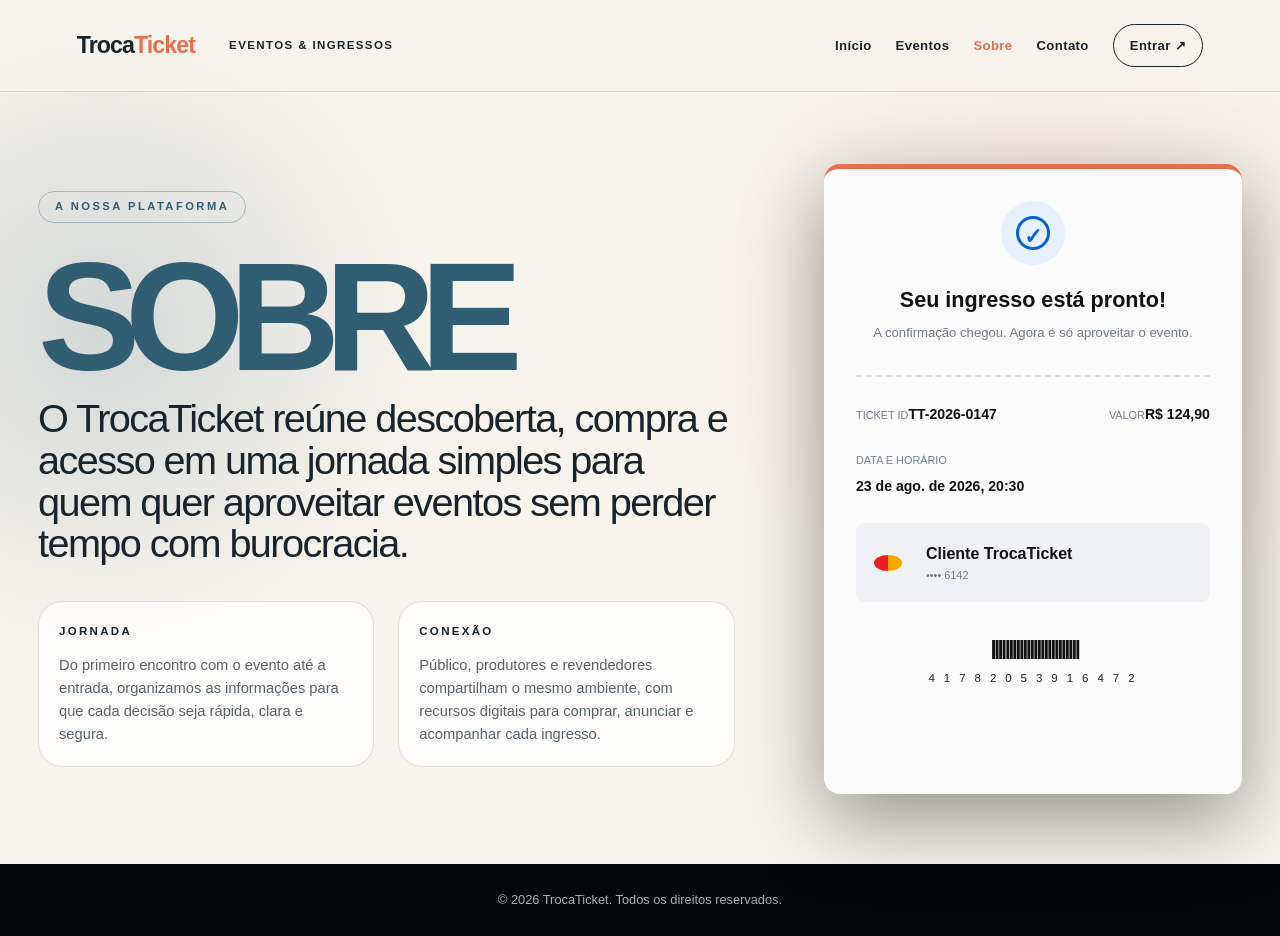
==== sobre.html @ a523f962 "Atualização do Projeto Arquivos do home, entre outros" ====
<!DOCTYPE html>
<html lang="pt-BR">
	<head>
		<meta charset="UTF-8">
		<meta name="viewport" content="width=device-width, initial-scale=1.0">
		<title>Sobre | TrocaTicket</title>
		<link rel="stylesheet" href="CSS/style.css">
	</head>
	<body class="pagina-sobre">
		<header class="cabecalho sobre-cabecalho">
			<a href="index.html" class="titulo_pagina">Troca<span>Ticket</span></a>
			<p class="subtitulo_pagina">Eventos & ingressos</p>
			<nav class="cabecalho_nav" aria-label="Navegação principal">
				<a href="index.html" class="cabecalho_nav_link">Início</a>
				<a href="eventos.html" class="cabecalho_nav_link">Eventos</a>
				<a href="sobre.html" class="cabecalho_nav_link sobre-nav_ativo">Sobre</a>
				<a href="contato.html" class="cabecalho_nav_link">Contato</a>
				<a href="login.html" class="cabecalho_nav_link_login">Entrar <span aria-hidden="true">↗</span></a>
			</nav>
		</header>

		<main class="sobre-conteudo">
			<section class="sobre-hero">
				<div class="sobre-texto">
					<p class="sobre-etiqueta">A nossa plataforma</p>
					<h1>SOBRE</h1>
					<p class="sobre-introducao">O TrocaTicket reúne descoberta, compra e acesso em uma jornada simples para quem quer aproveitar eventos sem perder tempo com burocracia.</p>

					<div class="sobre-detalhes">
						<article class="sobre-detalhe">
							<p>Jornada</p>
							<span>Do primeiro encontro com o evento até a entrada, organizamos as informações para que cada decisão seja rápida, clara e segura.</span>
						</article>
						<article class="sobre-detalhe">
							<p>Conexão</p>
							<span>Público, produtores e revendedores compartilham o mesmo ambiente, com recursos digitais para comprar, anunciar e acompanhar cada ingresso.</span>
						</article>
					</div>
				</div>

				<div class="ticket-visual" aria-label="Exemplo de ingresso digital emitido">
					<div class="ticket-status"><span>✓</span></div>
					<h2>Seu ingresso está pronto!</h2>
					<p class="ticket-confirmacao">A confirmação chegou. Agora é só aproveitar o evento.</p>
					<div class="ticket-linha"></div>
					<div class="ticket-info ticket-info-duplo">
						<div><small>Ticket ID</small><strong>TT-2026-0147</strong></div>
						<div><small>Valor</small><strong>R$ 124,90</strong></div>
					</div>
					<div class="ticket-info">
						<small>Data e horário</small>
						<strong>23 de ago. de 2026, 20:30</strong>
					</div>
					<div class="ticket-cartao">
						<span class="ticket-circulos" aria-hidden="true"></span>
						<strong>Cliente TrocaTicket</strong>
						<small>•••• 6142</small>
					</div>
					<div class="ticket-codigo" aria-hidden="true">|||||||||||||||||||||||||</div>
					<p class="ticket-numero">4 1 7 8 2 0 5 3 9 1 6 4 7 2</p>
				</div>
			</section>
		</main>

		<footer class="sobre-rodape">
			<p>&copy; 2026 TrocaTicket. Todos os direitos reservados.</p>
		</footer>
	</body>
</html>
---- CSS/style.css ----
:root {
    --cor-fundo: #f5f7fb;
    --cor-superficie: #ffffff;
    --cor-primaria: #e63946;
    --cor-primaria-escura: #b92835;
    --cor-destaque: #f4a261;
    --cor-texto: #20252b;
    --cor-texto-suave: #626b75;
    --cor-borda: #e1e6ec;
    --cor-rodape: #20252b;
    --sombra: 0 10px 28px rgba(32, 37, 43, 0.09);
    --sombra-hover: 0 14px 32px rgba(32, 37, 43, 0.16);
    --raio: 10px;
    --espaco-1: 8px;
    --espaco-2: 16px;
    --espaco-3: 24px;
    --espaco-4: 40px;
}

* {
    margin: 0;
    padding: 0;
    box-sizing: border-box;
}

body {
    min-width: 320px;
    font-family: "Segoe UI", Tahoma, Geneva, Verdana, sans-serif;
    background: var(--cor-fundo);
    color: var(--cor-texto);
    line-height: 1.6;
}

a {
    color: inherit;
}

img {
    display: block;
    width: 100%;
    max-width: 100%;
    height: auto;
}

.cabecalho {
    display: flex;
    align-items: center;
    justify-content: space-between;
    gap: var(--espaco-3);
    padding: var(--espaco-2) max(var(--espaco-3), 5vw);
    background: var(--cor-superficie);
    border-bottom: 1px solid var(--cor-borda);
}

.titulo_pagina,
.subtitulo_pagina {
    text-decoration: none;
}

.titulo_pagina {
    color: var(--cor-primaria);
    font-size: 1.5rem;
    font-weight: 800;
    line-height: 1.2;
}

.subtitulo_pagina {
    margin-left: -12rem;
    color: var(--cor-texto-suave);
    font-size: 0.85rem;
}

.cabecalho_nav {
    display: flex;
    align-items: center;
    gap: var(--espaco-2);
}

.cabecalho_nav_link,
.cabecalho_nav_link_login {
    padding: 6px 10px;
    text-decoration: none;
    font-weight: 600;
}

.cabecalho_nav_link:hover {
    color: var(--cor-primaria);
}

.cabecalho_nav_link_login,
.btn {
    border-radius: var(--raio);
    background: var(--cor-primaria);
    color: var(--cor-superficie);
}

.cabecalho_nav_link_login:hover,
.btn:hover {
    background: var(--cor-primaria-escura);
}

main {
    width: min(1100px, calc(100% - 48px));
    min-height: calc(100vh - 160px);
    margin: 0 auto;
    padding: var(--espaco-4) 0;
}

.container {
    width: min(1100px, calc(100% - 48px));
    margin: 0 auto;
    padding: var(--espaco-4) 0;
}

.banner {
    margin-bottom: var(--espaco-4);
    padding: clamp(32px, 7vw, 72px) var(--espaco-4);
    border-radius: var(--raio);
    background: linear-gradient(120deg, #20252b, #3b4650);
    color: var(--cor-superficie);
}

.banner .titulo_pagina {
    display: block;
    margin-bottom: var(--espaco-1);
    color: var(--cor-superficie);
    font-size: clamp(1.8rem, 4vw, 3rem);
}

.banner .subtitulo_pagina {
    display: block;
    margin: 0 0 var(--espaco-3);
    color: #e6ebef;
    font-size: 1.05rem;
}

.btn {
    display: inline-block;
    padding: 10px 18px;
    text-decoration: none;
    font-weight: 700;
}

.eventos h2 {
    margin-bottom: var(--espaco-2);
}

.cards-grid {
    display: grid;
    grid-template-columns: repeat(3, minmax(0, 1fr));
    gap: var(--espaco-4);
}

.card {
    overflow: hidden;
    background: var(--cor-superficie);
    border: 1px solid var(--cor-borda);
    border-radius: var(--raio);
    box-shadow: var(--sombra);
    transition: transform 0.2s ease, box-shadow 0.2s ease;
}

.card:hover {
    transform: translateY(-3px);
    box-shadow: var(--sombra-hover);
}

.card-destaque {
    width: 95vw;
    max-width: none;
    margin-left: calc(50% - 47.5vw);
    margin-right: calc(50% - 47.5vw);
    border-radius: var(--raio);
    overflow: hidden;
}

.card-destaque:nth-child(1) {
    border: 6px solid #662b30;
}

.card-destaque:nth-child(2) {
    border: 6px solid #0b2c3f;
}

.card-banner {
    min-height: 150px;
    display: flex;
    align-items: center;
    justify-content: center;
    background: var(--cor-destaque);
    color: var(--cor-superficie);
}

.card-destaque .card-banner {
    min-height: 280px;
    background: linear-gradient(135deg, var(--cor-primaria), var(--cor-destaque));
}
.card-destaque:nth-child(1) .card-banner {
    background: linear-gradient(135deg, #e63946, #f4a261);
}
.card-destaque:nth-child(2) {
    margin-top: var(--espaco-4);
}
.card-destaque:nth-child(2) .card-banner {
    background: linear-gradient(135deg, #457b9d, #1d3557);
}

.card-destaque:nth-child(2) .card-body h1 {
    font-size: clamp(1.6rem, 3.5vw, 2rem)
}

.card-destaque:nth-child(2) .card-descricao-2 {
    font-size: 1.4rem;
}

.card-destaque:nth-child(2) .card-link {
    border-color: #1d3557;
    color: #1d3557;
}

.card-destaque:nth-child(2) .card-link:hover {
    background: #1d3557;
    color: var(--cor-superficie);
}

.card-icon {
    display: grid;
    width: 96px;
    height: 96px;
    place-items: center;
    border: 3px solid rgba(255, 255, 255, 0.8);
    border-radius: 50%;
    color: var(--cor-superficie);
    font-size: 3rem;
    font-weight: 800;
    letter-spacing: 0.08em;
}

.card-icon-2 {
    display: grid;
    width: 96px;
    height: 96px;
    place-items: center;
    border: 3px solid rgba(255, 255, 255, 0.8);
    border-radius: 50%;
    color: var(--cor-superficie);
    font-size: 3rem;
    font-weight: 800;
    letter-spacing: 0.08em;
}

.card-banner img {
    width: 100%;
    height: 150px;
    object-fit: cover;
}

.card-body {
    display: flex;
    flex-direction: column;
    gap: var(--espaco-1);
    min-height: 150px;
    padding: var(--espaco-3);
}

.card-body h3 {
    font-size: 1.1rem;
}

.card-body h1 {
    font-size: clamp(1.35rem, 3vw, 1.8rem);
    line-height: 1.2;
}

.card-body p,
.card-descricao {
    color: var(--cor-texto-suave);
}


.badge {
    align-self: flex-start;
    padding: 3px 20px;
    border-radius: 999px;
    background: #fff0e6;
    color: #a64b1b;
    font-size: 0.75rem;
    font-weight: 700;
    text-transform: uppercase;
}

.card-link {
    align-self: flex-start;
    margin-top: auto;
    padding: 7px 14px;
    border: 1px solid var(--cor-primaria);
    border-radius: var(--raio);
    color: var(--cor-primaria);
    font-weight: 700;
    text-decoration: none;
}

.card-link:hover {
    background: var(--cor-primaria);
    color: var(--cor-superficie);
}

footer,
.rodape {
    padding: var(--espaco-3);
    background: var(--cor-rodape);
    color: #e6ebef;
    text-align: center;
    font-size: 0.85rem;
}

@media (max-width: 760px) {
    .cabecalho {
        align-items: flex-start;
        flex-direction: column;
    }

    .subtitulo_pagina {
        margin: -14px 0 0;
    }

    .cabecalho_nav {
        flex-wrap: wrap;
        gap: 4px;
    }

    main,
    .container {
        width: min(100% - 32px, 600px);
        padding: var(--espaco-3) 0;
    }

    .cards-grid {
        grid-template-columns: 1fr;
    }
}

/* Pagina inicial */
.pagina-inicial {
    --inicio-escuro: #19232b;
    --inicio-azul: #315d73;
    --inicio-coral: #e76f51;
    --inicio-amarelo: #f4c95d;
    --inicio-papel: #f7f3ed;
    background: var(--inicio-papel);
    color: var(--inicio-escuro);
}

.pagina-inicial .cabecalho {
    position: relative;
    z-index: 2;
    padding: 24px max(var(--espaco-3), 6vw);
    background: transparent;
    border-bottom: 1px solid rgba(25, 35, 43, 0.12);
}

.pagina-inicial .titulo_pagina {
    color: var(--inicio-escuro);
    font-size: 1.45rem;
    letter-spacing: -0.04em;
}

.pagina-inicial .titulo_pagina span {
    color: var(--inicio-coral);
}

.pagina-inicial .subtitulo_pagina {
    margin: 0 auto 0 10px;
    color: var(--inicio-azul);
    font-size: 0.72rem;
    font-weight: 700;
    letter-spacing: 0.12em;
    text-transform: uppercase;
}

.pagina-inicial .cabecalho_nav {
    gap: 24px;
}

.pagina-inicial .cabecalho_nav_link,
.pagina-inicial .cabecalho_nav_link_login {
    padding: 8px 0;
    color: var(--inicio-escuro);
    font-size: 0.82rem;
    letter-spacing: 0.03em;
}

.pagina-inicial .cabecalho_nav_link:hover {
    color: var(--inicio-coral);
}

.pagina-inicial .pagina-inicial_nav_ativo {
    color: var(--inicio-coral);
}

.pagina-inicial .cabecalho_nav_link_login {
    padding: 10px 16px;
    border: 1px solid var(--inicio-escuro);
    border-radius: 999px;
    background: transparent;
}

.pagina-inicial .cabecalho_nav_link_login:hover {
    background: var(--inicio-escuro);
    color: #fff;
}

.pagina-inicial_conteudo {
    width: min(1180px, calc(100% - 48px));
    min-height: auto;
    margin: 0 auto;
    padding: 72px 0 0;
}

.hero-inicial {
    display: grid;
    grid-template-columns: minmax(0, 0.94fr) minmax(360px, 1.06fr);
    align-items: center;
    min-height: 610px;
    gap: clamp(32px, 7vw, 100px);
}

.hero-inicial_texto {
    animation: inicio-aparece 0.75s ease both;
}

.hero-inicial_kicker,
.secao-kicker {
    display: flex;
    align-items: center;
    gap: 10px;
    color: var(--inicio-coral);
    font-size: 0.72rem;
    font-weight: 800;
    letter-spacing: 0.14em;
    text-transform: uppercase;
}

.hero-inicial_kicker span {
    display: block;
    width: 30px;
    height: 2px;
    background: var(--inicio-coral);
}

.hero-inicial h1 {
    margin: 26px 0 24px;
    font-family: Georgia, "Times New Roman", serif;
    font-size: clamp(4rem, 8vw, 7.5rem);
    font-weight: 400;
    letter-spacing: -0.08em;
    line-height: 0.86;
}

.hero-inicial h1 em {
    color: var(--inicio-coral);
    font-style: italic;
}

.hero-inicial_descricao {
    max-width: 430px;
    color: #59636a;
    font-size: 1rem;
    line-height: 1.7;
}

.hero-inicial_acoes {
    display: flex;
    align-items: center;
    flex-wrap: wrap;
    gap: 24px;
    margin-top: 32px;
}

.hero-inicial_cta,
.hero-inicial_link,
.inicial-sobre_link {
    text-decoration: none;
    font-weight: 800;
}

.hero-inicial_cta {
    padding: 15px 20px;
    border-radius: 999px;
    background: var(--inicio-escuro);
    color: #fff;
    transition: transform 0.2s ease, background 0.2s ease;
}

.hero-inicial_cta:hover {
    background: var(--inicio-coral);
    transform: translateY(-3px);
}

.hero-inicial_cta span,
.hero-inicial_link span,
.inicial-sobre_link span {
    margin-left: 8px;
    color: var(--inicio-coral);
}

.hero-inicial_link {
    color: var(--inicio-escuro);
    font-size: 0.88rem;
}

.hero-inicial_link:hover,
.inicial-sobre_link:hover {
    color: var(--inicio-coral);
}

.inicial-jornada {
    display: grid;
    grid-template-columns: 0.8fr 1.2fr;
    gap: clamp(36px, 8vw, 120px);
    padding: 70px 0;
    border-top: 1px solid rgba(25, 35, 43, 0.16);
}

.inicial-jornada h2,
.inicial-organizadores h2 {
    max-width: 470px;
    margin-top: 18px;
    font-family: Georgia, "Times New Roman", serif;
    font-size: clamp(2.2rem, 4vw, 4rem);
    font-weight: 400;
    letter-spacing: -0.06em;
    line-height: 0.98;
}

.inicial-jornada_lista {
    border-top: 1px solid rgba(25, 35, 43, 0.16);
}

.jornada-item {
    display: grid;
    grid-template-columns: 54px 1fr;
    gap: 18px;
    padding: 24px 0;
    border-bottom: 1px solid rgba(25, 35, 43, 0.16);
    border-radius: 10px;
    animation: jornada-foco 12s ease-in-out infinite;
}

.jornada-item:nth-child(1) {
    animation-delay: 0s;
}

.jornada-item:nth-child(2) {
    animation-delay: 4s;
}

.jornada-item:nth-child(3) {
    animation-delay: 8s;
}

.jornada-item:nth-child(1) h3,
.jornada-item:nth-child(1) p,
.jornada-item:nth-child(1) strong {
    animation-delay: 0s;
}

.jornada-item:nth-child(1) > strong,
.jornada-item:nth-child(1) > div {
    animation-delay: 0s;
}

.jornada-item:nth-child(2) h3,
.jornada-item:nth-child(2) p,
.jornada-item:nth-child(2) strong {
    animation-delay: 4s;
}

.jornada-item:nth-child(2) > strong,
.jornada-item:nth-child(2) > div {
    animation-delay: 4s;
}

.jornada-item:nth-child(3) h3,
.jornada-item:nth-child(3) p,
.jornada-item:nth-child(3) strong {
    animation-delay: 8s;
}

.jornada-item:nth-child(3) > strong,
.jornada-item:nth-child(3) > div {
    animation-delay: 8s;
}

.jornada-item > div {
    animation: jornada-conteudo 12s ease-in-out infinite;
}

.jornada-item strong {
    color: var(--inicio-coral);
    font-size: 0.78rem;
    letter-spacing: 0.08em;
}

.jornada-item h3 {
    margin-bottom: 6px;
    color: var(--inicio-escuro);
    font-size: 1.1rem;
    animation: jornada-titulo 12s ease-in-out infinite;
}

.jornada-item p {
    max-width: 480px;
    color: #687178;
    font-size: 0.92rem;
    animation: jornada-texto 12s ease-in-out infinite;
}

.jornada-item strong {
    animation: jornada-numero 12s ease-in-out infinite;
}

.inicial-organizadores {
    display: flex;
    align-items: end;
    justify-content: space-between;
    gap: 30px;
    margin-bottom: 90px;
    padding: 70px 0;
    border-top: 1px solid rgba(25, 35, 43, 0.16);
}

.inicial-organizadores h2 {
    max-width: 620px;
}

@keyframes jornada-foco {
    0%, 5%, 33%, 100% {
        background: transparent;
        box-shadow: none;
    }
    11%, 27% {
        background: var(--inicio-azul);
        box-shadow: 0 10px 24px rgba(49, 93, 115, 0.18);
    }
}

@keyframes jornada-conteudo {
    0%, 5%, 33%, 100% { transform: translateX(0); }
    11%, 27% { transform: translateX(14px); }
}

@keyframes jornada-titulo {
    0%, 5%, 33%, 100% { color: var(--inicio-escuro); }
    11%, 27% { color: #fff; }
}

@keyframes jornada-texto {
    0%, 5%, 33%, 100% { color: #687178; }
    11%, 27% { color: #fff; }
}

@keyframes jornada-numero {
    0%, 5%, 33%, 100% {
        color: var(--inicio-coral);
        transform: translateX(0);
    }
    11%, 27% {
        color: var(--inicio-amarelo);
        transform: translateX(14px);
    }
}

.hero-inicial_numeros {
    display: flex;
    gap: 28px;
    margin-top: 70px;
    padding-top: 20px;
    border-top: 1px solid rgba(25, 35, 43, 0.16);
}

.hero-inicial_numeros div {
    display: flex;
    align-items: flex-start;
    gap: 9px;
}

.hero-inicial_numeros strong {
    color: var(--inicio-coral);
    font-size: 0.7rem;
}

.hero-inicial_numeros span {
    color: #687178;
    font-size: 0.7rem;
    line-height: 1.25;
    text-transform: uppercase;
}

.hero-inicial_visual {
    position: relative;
    display: grid;
    min-height: 520px;
    place-items: center;
    border-radius: 45% 45% 10px 10px;
    background: var(--inicio-azul);
    overflow: hidden;
    animation: inicio-aparece 0.9s 0.15s ease both;
}

.hero-inicial_visual::before,
.hero-inicial_visual::after {
    position: absolute;
    border: 1px solid rgba(255, 255, 255, 0.22);
    border-radius: 50%;
    content: "";
}

.hero-inicial_visual::before {
    width: 440px;
    height: 440px;
}

.hero-inicial_visual::after {
    width: 600px;
    height: 600px;
}

.hero-inicial_selo {
    position: absolute;
    top: 12%;
    left: 12%;
    z-index: 1;
    display: grid;
    width: 76px;
    height: 76px;
    place-content: center;
    border: 1px solid rgba(255, 255, 255, 0.55);
    border-radius: 50%;
    color: #fff;
    font-size: 1.1rem;
    font-weight: 800;
    line-height: 0.85;
    text-align: center;
    transform: rotate(-12deg);
}

.hero-inicial_selo small {
    margin-top: 5px;
    font-size: 0.38rem;
    letter-spacing: 0.12em;
}

.ingresso {
    position: relative;
    z-index: 1;
    display: flex;
    width: min(370px, 72%);
    min-height: 410px;
    flex-direction: column;
    justify-content: space-between;
    padding: 25px;
    border-radius: 12px;
    background: var(--inicio-papel);
    box-shadow: 16px 22px 0 rgba(25, 35, 43, 0.18), 0 20px 35px rgba(25, 35, 43, 0.22);
    color: var(--inicio-escuro);
    transform: rotate(6deg);
    animation: ingresso-flutua 5s ease-in-out infinite;
}

.ingresso-atras {
    position: absolute;
    z-index: 0;
    min-height: 390px;
    background: var(--inicio-amarelo);
    box-shadow: none;
    transform: translate(34px, 20px) rotate(14deg);
}

.ingresso_topo,
.ingresso_rodape {
    display: flex;
    justify-content: space-between;
    color: var(--inicio-azul);
    font-size: 0.7rem;
    font-weight: 800;
    letter-spacing: 0.1em;
    text-transform: uppercase;
}

.ingresso_conteudo small {
    color: var(--inicio-coral);
    font-size: 0.68rem;
    font-weight: 800;
    letter-spacing: 0.14em;
}

.ingresso_conteudo strong {
    display: block;
    margin: 18px 0;
    font-family: Georgia, "Times New Roman", serif;
    font-size: clamp(2.8rem, 5vw, 4.2rem);
    font-weight: 400;
    letter-spacing: -0.07em;
    line-height: 0.86;
}

.ingresso_conteudo span {
    color: #687178;
    font-size: 0.85rem;
}

.ingresso_codigo {
    color: var(--inicio-coral);
    font-size: 1.7rem;
    line-height: 0.5;
}

.inicial-sobre {
    display: grid;
    grid-template-columns: 1.1fr 0.9fr;
    gap: 80px;
    margin: 50px 0 90px;
    padding: 70px 0 0;
    border-top: 1px solid rgba(25, 35, 43, 0.16);
}

.inicial-sobre h2 {
    max-width: 650px;
    margin-top: 18px;
    font-family: Georgia, "Times New Roman", serif;
    font-size: clamp(2.2rem, 4vw, 4rem);
    font-weight: 400;
    letter-spacing: -0.06em;
    line-height: 0.98;
}

.inicial-sobre_detalhe {
    align-self: end;
    max-width: 350px;
}

.inicial-sobre_detalhe p {
    margin-bottom: 25px;
    color: #687178;
}

.inicial-sobre_link {
    color: var(--inicio-escuro);
    font-size: 0.85rem;
}

.pagina-inicial footer {
    background: var(--inicio-escuro);
}

@keyframes inicio-aparece {
    from { opacity: 0; transform: translateY(20px); }
    to { opacity: 1; transform: translateY(0); }
}

@keyframes ingresso-flutua {
    0%, 100% { transform: rotate(6deg) translateY(0); }
    50% { transform: rotate(4deg) translateY(-10px); }
}

@media (max-width: 760px) {
    .pagina-inicial .cabecalho {
        gap: 10px;
        padding: 20px 16px;
    }

    .pagina-inicial .subtitulo_pagina {
        margin: -5px 0 10px;
    }

    .pagina-inicial .cabecalho_nav {
        width: 100%;
        justify-content: space-between;
        gap: 8px;
    }

    .pagina-inicial_conteudo {
        width: min(100% - 32px, 600px);
        padding-top: 35px;
    }

    .hero-inicial {
        display: flex;
        min-height: auto;
        flex-direction: column;
        align-items: stretch;
        gap: 50px;
    }

    .hero-inicial h1 {
        font-size: clamp(4rem, 20vw, 6rem);
    }

    .hero-inicial_numeros {
        gap: 12px;
        justify-content: space-between;
        margin-top: 45px;
    }

    .hero-inicial_numeros div {
        gap: 5px;
    }

    .hero-inicial_visual {
        min-height: 420px;
    }

    .ingresso {
        min-height: 325px;
        padding: 20px;
    }

    .ingresso-atras {
        min-height: 310px;
    }

    .inicial-sobre {
        display: block;
        margin-bottom: 55px;
        padding-top: 45px;
    }

    .inicial-sobre_detalhe {
        margin-top: 30px;
    }

    .inicial-jornada {
        display: block;
        padding: 45px 0;
    }

    .inicial-jornada_lista {
        margin-top: 35px;
    }

    .inicial-organizadores {
        display: block;
        margin-bottom: 55px;
        padding: 45px 0;
    }

    .inicial-organizadores .hero-inicial_cta {
        display: inline-block;
        margin-top: 28px;
    }
}

/* Pagina sobre */
.pagina-sobre {
    --sobre-fundo: #f7f3ed;
    --sobre-superficie: #ffffff;
    --sobre-azul: #315d73;
    --sobre-azul-escuro: #19232b;
    --sobre-coral: #e76f51;
    min-height: 100vh;
    background: radial-gradient(circle at 82% 35%, rgba(231, 111, 81, 0.12), transparent 28%), radial-gradient(circle at 8% 35%, rgba(49, 93, 115, 0.18), transparent 24%), var(--sobre-fundo);
    color: var(--sobre-azul-escuro);
}

.sobre-cabecalho {
    padding: 24px max(var(--espaco-3), 6vw);
    background: rgba(247, 243, 237, 0.82);
    border-bottom: 1px solid rgba(25, 35, 43, 0.14);
}

.pagina-sobre .titulo_pagina {
    color: var(--sobre-azul-escuro);
    font-size: 1.45rem;
    font-weight: 800;
    letter-spacing: -0.04em;
    text-decoration: none;
}

.pagina-sobre .titulo_pagina span {
    color: var(--sobre-coral);
}

.pagina-sobre .subtitulo_pagina {
    margin: 0 auto 0 10px;
    color: var(--sobre-azul-escuro);
    font-size: 0.72rem;
    font-weight: 700;
    letter-spacing: 0.12em;
    text-transform: uppercase;
}

.pagina-sobre .cabecalho_nav {
    gap: 24px;
}

.pagina-sobre .cabecalho_nav_link,
.pagina-sobre .cabecalho_nav_link_login {
    padding: 8px 0;
    color: var(--sobre-azul-escuro);
    font-size: 0.82rem;
    letter-spacing: 0.03em;
}

.pagina-sobre .cabecalho_nav_link:hover,
.pagina-sobre .sobre-nav_ativo {
    color: var(--sobre-coral);
}

.pagina-sobre .cabecalho_nav_link_login {
    padding: 10px 16px;
    border: 1px solid var(--sobre-azul-escuro);
    border-radius: 999px;
    background: transparent;
}

.pagina-sobre .cabecalho_nav_link_login:hover {
    background: var(--sobre-azul-escuro);
    color: #fff;
}

.sobre-conteudo {
    width: min(1280px, calc(100% - 76px));
    min-height: auto;
    margin: 0 auto;
    padding: 72px 0 70px;
}

.sobre-hero {
    display: grid;
    grid-template-columns: minmax(0, 1.25fr) minmax(370px, 0.75fr);
    align-items: center;
    gap: clamp(42px, 7vw, 110px);
}

.sobre-texto {
    animation: sobre-aparece 0.7s ease both;
}

.sobre-etiqueta {
    display: inline-block;
    padding: 6px 16px;
    border: 1px solid rgba(49, 93, 115, 0.35);
    border-radius: 999px;
    color: var(--sobre-azul);
    font-size: 0.7rem;
    font-weight: 800;
    letter-spacing: 0.22em;
    text-transform: uppercase;
}

.sobre-texto h1 {
    margin: 35px 0 20px;
    color: var(--sobre-azul);
    font-family: Arial, Helvetica, sans-serif;
    font-size: clamp(5.2rem, 12vw, 10rem);
    font-weight: 900;
    letter-spacing: -0.1em;
    line-height: 0.78;
}

.sobre-introducao {
    max-width: 760px;
    font-size: clamp(1.7rem, 3.1vw, 3rem);
    letter-spacing: -0.04em;
    line-height: 1.05;
}

.sobre-detalhes {
    display: grid;
    grid-template-columns: repeat(2, minmax(0, 1fr));
    gap: 24px;
    margin-top: 36px;
}

.sobre-detalhe {
    min-height: 165px;
    padding: 20px;
    border: 1px solid rgba(25, 35, 43, 0.14);
    border-radius: 24px;
    background: rgba(255, 255, 255, 0.72);
}

.sobre-detalhe p {
    margin-bottom: 14px;
    color: var(--sobre-azul-escuro);
    font-size: 0.72rem;
    font-weight: 800;
    letter-spacing: 0.2em;
    text-transform: uppercase;
}

.sobre-detalhe span {
    display: block;
    color: #59636a;
    font-size: 0.92rem;
    line-height: 1.55;
}

.ticket-visual {
    position: relative;
    min-height: 630px;
    padding: 32px;
    border-top: 5px solid var(--sobre-coral);
    border-radius: 16px;
    background: #fbfbfb;
    box-shadow: 0 26px 80px rgba(0, 0, 0, 0.4);
    color: #111;
    animation: ticket-entra 0.9s 0.12s ease both;
}

.ticket-status {
    display: grid;
    width: 64px;
    height: 64px;
    margin: 0 auto 18px;
    place-items: center;
    border-radius: 50%;
    background: #e7f0ff;
}

.ticket-status span {
    display: grid;
    width: 34px;
    height: 34px;
    place-items: center;
    border: 3px solid #0860d5;
    border-radius: 50%;
    color: #0860d5;
    font-size: 1.4rem;
    font-weight: 800;
}

.ticket-visual h2 {
    font-size: 1.35rem;
    text-align: center;
}

.ticket-confirmacao {
    margin-top: 4px;
    color: #727b87;
    font-size: 0.82rem;
    text-align: center;
}

.ticket-linha {
    margin: 32px 0 24px;
    border-top: 2px dashed #d9e1eb;
}

.ticket-info {
    display: grid;
    gap: 5px;
    margin-bottom: 26px;
}

.ticket-info-duplo {
    grid-template-columns: 1fr auto;
}

.ticket-info-duplo div:last-child {
    text-align: right;
}

.ticket-info small,
.ticket-cartao small {
    color: #75808d;
    font-size: 0.68rem;
    text-transform: uppercase;
}

.ticket-info strong {
    font-size: 0.88rem;
}

.ticket-cartao {
    display: grid;
    grid-template-columns: 42px 1fr;
    align-items: center;
    column-gap: 10px;
    padding: 18px;
    border-radius: 9px;
    background: #f0f1f4;
}

.ticket-cartao strong,
.ticket-cartao small {
    grid-column: 2;
}

.ticket-cartao small {
    grid-row: 2;
}

.ticket-circulos {
    position: absolute;
    width: 28px;
    height: 16px;
    border-radius: 50%;
    background: linear-gradient(90deg, #ed1c24 50%, #f6a800 50%);
}

.ticket-codigo {
    margin: 38px auto 10px;
    overflow: hidden;
    color: #111;
    font-size: 2.2rem;
    letter-spacing: -0.16em;
    line-height: 0.55;
    text-align: center;
    white-space: nowrap;
}

.ticket-numero {
    color: #20252b;
    font-size: 0.72rem;
    letter-spacing: 0.25em;
    text-align: center;
}

.sobre-rodape {
    padding: 26px;
    background: #050607;
    color: #aab0b7;
    font-size: 0.8rem;
    text-align: center;
}

@keyframes sobre-aparece {
    from { opacity: 0; transform: translateY(24px); }
    to { opacity: 1; transform: translateY(0); }
}

@keyframes ticket-entra {
    from { opacity: 0; transform: translateX(28px) rotate(1deg); }
    to { opacity: 1; transform: translateX(0) rotate(0); }
}

@media (max-width: 760px) {
    .sobre-cabecalho {
        align-items: center;
        gap: 16px;
    }

    .sobre-cabecalho .cabecalho_nav {
        width: 100%;
        justify-content: space-between;
        gap: 8px;
    }

    .sobre-conteudo {
        width: min(100% - 32px, 600px);
        padding-top: 45px;
    }

    .sobre-hero {
        display: flex;
        flex-direction: column;
        align-items: stretch;
    }

    .sobre-texto h1 {
        font-size: clamp(4.5rem, 22vw, 8rem);
    }

    .sobre-introducao {
        font-size: 1.7rem;
    }

    .sobre-detalhes {
        grid-template-columns: 1fr;
    }

    .ticket-visual {
        min-height: 580px;
    }
}

/* Pagina eventos */
.pagina-eventos {
    --eventos-fundo: #f7f6f3;
    --eventos-escuro: #090a0c;
    --eventos-coral: #e76f51;
    --eventos-azul: #315d73;
    background: var(--eventos-fundo);
    color: var(--eventos-escuro);
}

.eventos-cabecalho {
    padding: 24px max(var(--espaco-3), 6vw);
    background: var(--eventos-escuro);
    border-bottom: 0;
}

.pagina-eventos .titulo_pagina {
    color: #fff;
    font-size: 1.45rem;
    letter-spacing: -0.04em;
}

.pagina-eventos .titulo_pagina span {
    color: var(--eventos-coral);
}

.pagina-eventos .subtitulo_pagina {
    margin: 0 auto 0 10px;
    color: #9ca3a9;
    font-size: 0.72rem;
    font-weight: 700;
    letter-spacing: 0.12em;
    text-transform: uppercase;
}

.pagina-eventos .cabecalho_nav {
    gap: 24px;
}

.pagina-eventos .cabecalho_nav_link,
.pagina-eventos .cabecalho_nav_link_login {
    padding: 8px 0;
    color: #f5f5f3;
    font-size: 0.82rem;
    letter-spacing: 0.03em;
}

.pagina-eventos .cabecalho_nav_link:hover,
.pagina-eventos .eventos-nav_ativo {
    color: var(--eventos-coral);
}

.pagina-eventos .cabecalho_nav_link_login {
    padding: 10px 16px;
    border: 1px solid rgba(255, 255, 255, 0.65);
    border-radius: 999px;
    background: transparent;
}

.pagina-eventos .cabecalho_nav_link_login:hover {
    background: #fff;
    color: var(--eventos-escuro);
}

.eventos-conteudo {
    width: 100%;
    min-height: auto;
    margin: 0;
    padding: 0 0 80px;
}

.eventos-hero {
    display: flex;
    min-height: 530px;
    align-items: center;
    justify-content: space-between;
    padding: 75px max(var(--espaco-3), 7vw);
    background: radial-gradient(circle at 78% 45%, rgba(49, 93, 115, 0.4), transparent 23%), var(--eventos-escuro);
    color: #fff;
}

.eventos-hero_texto {
    animation: eventos-aparece 0.75s ease both;
}

.eventos-etiqueta,
.eventos-secao_kicker {
    color: #8e969d;
    font-size: 0.7rem;
    font-weight: 800;
    letter-spacing: 0.22em;
    text-transform: uppercase;
}

.eventos-etiqueta::before {
    display: inline-block;
    width: 30px;
    height: 1px;
    margin: 0 12px 3px 0;
    background: var(--eventos-coral);
    content: "";
}

.eventos-hero h1 {
    margin: 30px 0 20px;
    font-size: clamp(4.5rem, 11vw, 10rem);
    font-weight: 900;
    letter-spacing: -0.1em;
    line-height: 0.82;
    text-transform: uppercase;
}

.eventos-hero h1 span {
    color: #3c3d40;
}

.eventos-hero_texto > p:last-child {
    max-width: 360px;
    color: #aab0b5;
    font-size: 0.95rem;
    line-height: 1.6;
}

.eventos-hero_selo {
    display: grid;
    width: clamp(130px, 16vw, 210px);
    height: clamp(130px, 16vw, 210px);
    place-content: center;
    border: 1px solid rgba(255, 255, 255, 0.55);
    border-radius: 50%;
    color: #fff;
    font-size: clamp(2.2rem, 5vw, 4rem);
    font-weight: 900;
    line-height: 0.8;
    text-align: center;
    transform: rotate(12deg);
}

.eventos-hero_selo small {
    margin-top: 12px;
    color: var(--eventos-coral);
    font-size: 0.55rem;
    letter-spacing: 0.18em;
}

.eventos-explorar {
    display: flex;
    align-items: center;
    gap: 28px;
    width: min(1180px, calc(100% - 80px));
    margin: -38px auto 0;
    padding: 16px;
    border-radius: 28px;
    background: #fff;
    box-shadow: 0 16px 34px rgba(25, 35, 43, 0.12);
}

.eventos-busca {
    display: flex;
    align-items: center;
    flex: 1;
    gap: 14px;
    min-height: 48px;
    padding: 0 16px;
    border: 1px solid #e0e2e2;
    border-radius: 14px;
}

.eventos-busca_icone {
    position: relative;
    width: 17px;
    height: 17px;
    border: 2px solid #8c9499;
    border-radius: 50%;
}

.eventos-busca_icone::after {
    position: absolute;
    right: -6px;
    bottom: -4px;
    width: 7px;
    height: 2px;
    background: #8c9499;
    content: "";
    transform: rotate(45deg);
}

.eventos-busca input {
    width: 100%;
    border: 0;
    outline: 0;
    background: transparent;
    color: var(--eventos-escuro);
    font: inherit;
    font-size: 0.85rem;
}

.eventos-busca input::placeholder {
    color: #9aa1a5;
}

.eventos-busca_atalho {
    color: #a2a8ac;
    font-size: 0.7rem;
}

.eventos-status {
    display: grid;
    grid-template-columns: 28px auto;
    column-gap: 10px;
    align-items: center;
    min-width: 145px;
}

.eventos-status > span {
    grid-row: span 2;
    width: 28px;
    height: 28px;
    border-radius: 50%;
    background: var(--eventos-escuro);
}

.eventos-status small {
    color: #a0a6a9;
    font-size: 0.62rem;
    letter-spacing: 0.12em;
    text-transform: uppercase;
}

.eventos-status strong {
    font-size: 0.82rem;
}

.eventos-lista {
    width: min(1180px, calc(100% - 80px));
    margin: 70px auto 0;
}

.eventos-lista_cabecalho {
    display: flex;
    align-items: end;
    justify-content: space-between;
    padding-bottom: 28px;
    border-bottom: 1px solid #d9dcda;
}

.eventos-lista h2 {
    margin-top: 16px;
    font-size: clamp(2rem, 4vw, 3.1rem);
    letter-spacing: -0.06em;
}

.eventos-lista_contador {
    color: #858d91;
    font-size: 0.75rem;
    letter-spacing: 0.1em;
    text-transform: uppercase;
}

.eventos-grid {
    display: grid;
    grid-template-columns: repeat(3, minmax(0, 1fr));
    gap: 24px;
    margin-top: 40px;
}

.evento-card {
    overflow: hidden;
    border: 1px solid #e0e2e0;
    border-radius: 18px;
    background: #fff;
    box-shadow: 0 10px 28px rgba(32, 37, 43, 0.06);
    transition: transform 0.25s ease, box-shadow 0.25s ease;
}

.evento-card:hover {
    box-shadow: 0 16px 32px rgba(32, 37, 43, 0.12);
    transform: translateY(-5px);
}

.evento-card_visual {
    display: flex;
    min-height: 190px;
    flex-direction: column;
    justify-content: space-between;
    padding: 20px;
    color: #fff;
}

.evento-card_visual span {
    align-self: flex-end;
    font-size: 0.7rem;
    font-weight: 800;
    letter-spacing: 0.12em;
    text-align: right;
}

.evento-card_visual strong {
    font-size: 2.5rem;
    letter-spacing: -0.08em;
}

.evento-card_show { background: linear-gradient(135deg, #e76f51, #a9443b); }
.evento-card_jogo { background: linear-gradient(135deg, #315d73, #19232b); }
.evento-card_teatro { background: linear-gradient(135deg, #f0b45d, #bd713c); }

.evento-card_corpo {
    display: flex;
    min-height: 170px;
    flex-direction: column;
    padding: 20px;
}

.evento-card_tipo {
    color: var(--eventos-coral);
    font-size: 0.68rem;
    font-weight: 800;
    letter-spacing: 0.14em;
    text-transform: uppercase;
}

.evento-card_corpo h3 {
    margin: 10px 0 6px;
    font-size: 1.25rem;
}

.evento-card_corpo p {
    color: #7b8387;
    font-size: 0.84rem;
}

.evento-card_corpo a {
    align-self: flex-start;
    margin-top: auto;
    color: var(--eventos-escuro);
    font-size: 0.82rem;
    font-weight: 800;
    text-decoration: none;
}

.evento-card_corpo a span {
    margin-left: 7px;
    color: var(--eventos-coral);
}

.eventos-rodape {
    padding: 26px;
    background: var(--eventos-escuro);
    color: #aab0b7;
    font-size: 0.8rem;
    text-align: center;
}

@keyframes eventos-aparece {
    from { opacity: 0; transform: translateY(22px); }
    to { opacity: 1; transform: translateY(0); }
}

@media (max-width: 760px) {
    .eventos-cabecalho {
        align-items: center;
        gap: 10px;
    }

    .eventos-cabecalho .subtitulo_pagina {
        margin: -5px 0 10px;
    }

    .eventos-cabecalho .cabecalho_nav {
        width: 100%;
        justify-content: space-between;
        gap: 8px;
    }

    .eventos-hero {
        min-height: 500px;
        align-items: flex-start;
        flex-direction: column;
        justify-content: center;
        padding: 55px 24px;
    }

    .eventos-hero h1 {
        font-size: clamp(4rem, 19vw, 7rem);
    }

    .eventos-hero_selo {
        align-self: flex-end;
        width: 100px;
        height: 100px;
        margin-top: 35px;
        font-size: 2rem;
    }

    .eventos-explorar {
        display: block;
        width: calc(100% - 32px);
        margin-top: -28px;
    }

    .eventos-status {
        margin: 18px 4px 2px;
    }

    .eventos-lista {
        width: calc(100% - 32px);
        margin-top: 50px;
    }

    .eventos-lista_cabecalho {
        align-items: flex-start;
        flex-direction: column;
        gap: 14px;
    }

    .eventos-grid {
        grid-template-columns: 1fr;
    }
}

/* Pagina de login */
.pagina-login {
    --login-fundo: #f7f3ed;
    --login-escuro: #19232b;
    --login-azul: #315d73;
    --login-coral: #e76f51;
    min-height: 100vh;
    background: var(--login-fundo);
    color: var(--login-escuro);
}

.login-layout {
    display: grid;
    grid-template-columns: minmax(320px, 0.92fr) minmax(420px, 1.08fr);
    min-height: 100vh;
}

.login-apresentacao {
    display: flex;
    min-height: 100vh;
    flex-direction: column;
    justify-content: space-between;
    padding: 42px clamp(28px, 6vw, 90px);
    background: radial-gradient(circle at 80% 28%, rgba(49, 93, 115, 0.7), transparent 29%), var(--login-escuro);
    color: #fff;
}

.login-logo {
    color: #fff;
    font-size: 1.5rem;
    font-weight: 800;
    letter-spacing: -0.05em;
    text-decoration: none;
}

.login-logo span {
    color: var(--login-coral);
}

.login-apresentacao_texto {
    max-width: 490px;
    animation: login-aparece 0.7s ease both;
}

.login-etiqueta,
.login-kicker {
    color: var(--login-coral);
    font-size: 0.7rem;
    font-weight: 800;
    letter-spacing: 0.2em;
    text-transform: uppercase;
}

.login-apresentacao_texto h1 {
    margin: 24px 0;
    font-family: Georgia, "Times New Roman", serif;
    font-size: clamp(3rem, 5vw, 5.5rem);
    font-weight: 400;
    letter-spacing: -0.07em;
    line-height: 0.95;
}

.login-apresentacao_texto > p:last-child {
    max-width: 360px;
    color: #bfc8ce;
    font-size: 1rem;
    line-height: 1.7;
}

.login-apresentacao_rodape {
    display: flex;
    align-items: center;
    gap: 12px;
    color: #a7b1b7;
    font-size: 0.72rem;
    letter-spacing: 0.12em;
    text-transform: uppercase;
}

.login-apresentacao_rodape span {
    display: grid;
    width: 34px;
    height: 34px;
    place-items: center;
    border: 1px solid var(--login-coral);
    border-radius: 50%;
    color: var(--login-coral);
    font-weight: 800;
}

.login-formulario {
    display: flex;
    min-height: 100vh;
    flex-direction: column;
    padding: 42px clamp(28px, 8vw, 120px);
}

.login-voltar {
    align-self: flex-start;
    color: #6c767b;
    font-size: 0.82rem;
    font-weight: 700;
    text-decoration: none;
}

.login-voltar:hover,
.login-senha_cabecalho a:hover,
.login-cadastro a:hover {
    color: var(--login-coral);
}

.login-formulario_conteudo {
    width: min(420px, 100%);
    margin: auto;
    animation: login-aparece 0.7s 0.1s ease both;
}

.login-formulario_conteudo h2 {
    margin-top: 16px;
    font-family: Georgia, "Times New Roman", serif;
    font-size: clamp(2.4rem, 4vw, 4rem);
    font-weight: 400;
    letter-spacing: -0.07em;
    line-height: 0.95;
}

.login-subtitulo {
    margin-top: 12px;
    color: #6c767b;
}

.login-form {
    display: grid;
    gap: 10px;
    margin-top: 36px;
}

.login-form label,
.login-senha_cabecalho a {
    color: var(--login-escuro);
    font-size: 0.78rem;
    font-weight: 800;
}

.login-form input[type="text"],
.login-form input[type="email"],
.login-form input[type="password"] {
    width: 100%;
    min-height: 48px;
    padding: 14px 15px;
    border: 1px solid #d5d9d9;
    border-radius: 9px;
    outline: 0;
    background: #fff;
    color: var(--login-escuro);
    font: inherit;
}

.login-form input:focus {
    border-color: var(--login-azul);
    box-shadow: 0 0 0 3px rgba(49, 93, 115, 0.12);
}

.campo-senha {
    position: relative;
}

.campo-senha input {
    padding-right: 48px !important;
}

.campo-senha_olho {
    position: absolute;
    top: 50%;
    right: 14px;
    display: grid;
    width: 24px;
    height: 24px;
    place-items: center;
    border: 0;
    background: transparent;
    cursor: pointer;
    transform: translateY(-50%);
}

.campo-senha_olho span {
    position: relative;
    display: block;
    width: 17px;
    height: 11px;
    border: 1.5px solid #6c767b;
    border-radius: 75% 15%;
    transform: rotate(45deg);
}

.campo-senha_olho span::after {
    position: absolute;
    top: 2px;
    left: 5px;
    width: 4px;
    height: 4px;
    border-radius: 50%;
    background: #6c767b;
    content: "";
}

.campo-senha_olho.olho-fechado span::before {
    position: absolute;
    top: 3px;
    left: -3px;
    width: 22px;
    height: 1.5px;
    background: #6c767b;
    content: "";
    transform: rotate(-45deg);
}

.campo-senha_olho:hover span,
.campo-senha_olho:hover span::after,
.campo-senha_olho:hover span::before {
    border-color: var(--login-coral);
}

.campo-senha_olho:hover span {
    background: transparent;
}

.campo-senha_olho:hover span::after,
.campo-senha_olho:hover span::before {
    background: var(--login-coral);
}

.login-senha_cabecalho {
    display: flex;
    align-items: center;
    justify-content: space-between;
    margin-top: 12px;
}

.login-senha_cabecalho a {
    color: #6c767b;
    font-size: 0.72rem;
    text-decoration: none;
}

.login-lembrar {
    display: flex;
    align-items: center;
    gap: 8px;
    margin: 8px 0 14px;
    color: #6c767b !important;
    font-weight: 500 !important;
}

.login-lembrar input {
    accent-color: var(--login-coral);
}

.login-form button {
    padding: 15px 18px;
    border: 0;
    border-radius: 9px;
    background: var(--login-escuro);
    color: #fff;
    cursor: pointer;
    font: inherit;
    font-weight: 800;
    transition: background 0.2s ease, transform 0.2s ease;
}

.login-form button:hover {
    background: var(--login-coral);
    transform: translateY(-2px);
}

.login-form button span {
    margin-left: 8px;
    color: var(--login-coral);
}

.login-form button:hover span {
    color: #fff;
}

.login-form .campo-senha_olho,
.login-form .campo-senha_olho:hover {
    width: 24px;
    min-height: 24px;
    padding: 0;
    border: 0;
    border-radius: 0;
    background: transparent;
    transform: translateY(-50%);
}

.login-cadastro {
    margin-top: 28px;
    color: #6c767b;
    font-size: 0.82rem;
    text-align: center;
}

.login-cadastro a {
    color: var(--login-azul);
    font-weight: 800;
    text-decoration: none;
}

.auth-mensagem {
    min-height: 20px;
    margin: 0;
    color: #6c767b;
    font-size: 0.78rem;
}

.auth-mensagem_sucesso {
    color: #287a56;
}

.auth-mensagem_erro {
    color: #b33b36;
}

@keyframes login-aparece {
    from { opacity: 0; transform: translateY(18px); }
    to { opacity: 1; transform: translateY(0); }
}

@media (max-width: 760px) {
    .login-layout {
        display: block;
    }

    .login-apresentacao {
        min-height: 390px;
        padding: 28px 24px;
    }

    .login-apresentacao_texto h1 {
        font-size: 3.4rem;
    }

    .login-formulario {
        min-height: 580px;
        padding: 28px 24px 45px;
    }
}

/* Termos de uso */
.pagina-termos {
    --termos-fundo: #f7f3ed;
    --termos-escuro: #19232b;
    --termos-azul: #315d73;
    --termos-coral: #e76f51;
    background: var(--termos-fundo);
    color: var(--termos-escuro);
}

.termos-cabecalho {
    padding: 24px max(var(--espaco-3), 6vw);
    background: var(--termos-fundo);
    border-bottom: 1px solid rgba(25, 35, 43, 0.14);
}

.pagina-termos .titulo_pagina {
    color: var(--termos-escuro);
    font-size: 1.45rem;
    letter-spacing: -0.04em;
}

.pagina-termos .titulo_pagina span {
    color: var(--termos-coral);
}

.pagina-termos .subtitulo_pagina {
    margin: 0 auto 0 10px;
    color: var(--termos-azul);
    font-size: 0.72rem;
    font-weight: 700;
    letter-spacing: 0.12em;
    text-transform: uppercase;
}

.pagina-termos .cabecalho_nav {
    gap: 24px;
}

.pagina-termos .cabecalho_nav_link,
.pagina-termos .cabecalho_nav_link_login {
    padding: 8px 0;
    color: var(--termos-escuro);
    font-size: 0.82rem;
    letter-spacing: 0.03em;
}

.pagina-termos .cabecalho_nav_link:hover {
    color: var(--termos-coral);
}

.pagina-termos .cabecalho_nav_link_login {
    padding: 10px 16px;
    border: 1px solid var(--termos-escuro);
    border-radius: 999px;
    background: transparent;
}

.pagina-termos .cabecalho_nav_link_login:hover {
    background: var(--termos-escuro);
    color: #fff;
}

.termos-conteudo {
    width: min(1120px, calc(100% - 48px));
    margin: 0 auto;
    padding: 85px 0 90px;
}

.termos-introducao {
    max-width: 760px;
    padding-bottom: 65px;
    border-bottom: 1px solid rgba(25, 35, 43, 0.16);
}

.termos-kicker {
    color: var(--termos-coral);
    font-size: 0.7rem;
    font-weight: 800;
    letter-spacing: 0.2em;
    text-transform: uppercase;
}

.termos-introducao h1 {
    margin: 25px 0;
    font-family: Georgia, "Times New Roman", serif;
    font-size: clamp(3.2rem, 7vw, 6.5rem);
    font-weight: 400;
    letter-spacing: -0.08em;
    line-height: 0.88;
}

.termos-introducao h1 em {
    color: var(--termos-coral);
    font-style: italic;
}

.termos-introducao > p:not(.termos-kicker) {
    max-width: 580px;
    color: #59636a;
    font-size: 1.05rem;
}

.termos-introducao small {
    display: block;
    margin-top: 24px;
    color: #7d878b;
    font-size: 0.75rem;
}

.termos-voltar {
    display: inline-block;
    margin-top: 24px;
    color: var(--termos-azul);
    font-size: 0.82rem;
    font-weight: 800;
    text-decoration: none;
}

.termos-voltar:hover {
    color: var(--termos-coral);
}

.termos-corpo {
    display: grid;
    grid-template-columns: 190px 1fr;
    gap: 75px;
    padding-top: 65px;
}

.termos-indice {
    position: sticky;
    top: 24px;
    align-self: start;
    display: grid;
    gap: 14px;
}

.termos-indice p {
    margin-bottom: 8px;
    color: var(--termos-escuro);
    font-size: 0.7rem;
    font-weight: 800;
    letter-spacing: 0.14em;
    text-transform: uppercase;
}

.termos-indice a {
    color: #788287;
    font-size: 0.8rem;
    text-decoration: none;
}

.termos-indice a:hover {
    color: var(--termos-coral);
}

.termos-secoes {
    display: grid;
    gap: 0;
}

.termos-secoes section {
    display: grid;
    grid-template-columns: 42px 1fr;
    gap: 20px;
    padding: 0 0 42px;
    margin-bottom: 42px;
    border-bottom: 1px solid rgba(25, 35, 43, 0.14);
}

.termos-secoes section > span {
    color: var(--termos-coral);
    font-size: 0.75rem;
    font-weight: 800;
}

.termos-secoes h2 {
    margin-bottom: 14px;
    font-size: 1.45rem;
    letter-spacing: -0.04em;
}

.termos-secoes p {
    color: #59636a;
    font-size: 0.95rem;
    line-height: 1.75;
}

.termos-leis {
    display: grid;
    gap: 10px;
    margin-top: 20px;
    padding-left: 18px;
}

.termos-leis a {
    color: var(--termos-azul);
    font-size: 0.9rem;
    font-weight: 700;
}

.termos-leis a:hover {
    color: var(--termos-coral);
}

.termos-aviso {
    max-width: 820px;
    margin: 20px 0 0 265px;
    padding: 18px 20px;
    border-left: 3px solid var(--termos-coral);
    background: rgba(255, 255, 255, 0.55);
    color: #59636a;
    font-size: 0.82rem;
    line-height: 1.6;
}

.termos-aviso strong {
    color: var(--termos-escuro);
}

.termos-rodape {
    padding: 26px;
    background: var(--termos-escuro);
    color: #aab0b7;
    font-size: 0.8rem;
    text-align: center;
}

@media (max-width: 760px) {
    .termos-cabecalho {
        align-items: center;
        gap: 10px;
    }

    .termos-cabecalho .subtitulo_pagina {
        margin: -5px 0 10px;
    }

    .termos-cabecalho .cabecalho_nav {
        width: 100%;
        justify-content: space-between;
        gap: 8px;
    }

    .termos-conteudo {
        width: min(100% - 32px, 600px);
        padding-top: 55px;
    }

    .termos-corpo {
        display: block;
        padding-top: 42px;
    }

    .termos-indice {
        position: static;
        grid-template-columns: repeat(2, 1fr);
        margin-bottom: 45px;
    }

    .termos-indice p {
        grid-column: 1 / -1;
    }

    .termos-aviso {
        margin-left: 0;
    }
}

/* Area do usuario */
.pagina-usuario {
    --usuario-fundo: #f5f8fb;
    --usuario-papel: #fff;
    --usuario-escuro: #111a26;
    --usuario-azul: #4f7092;
    --usuario-borda: #e5ddd1;
    min-height: 100vh;
    background: var(--usuario-fundo);
    color: var(--usuario-escuro);
}

.usuario-cabecalho {
    display: grid;
    grid-template-columns: 1fr auto 1fr;
    align-items: center;
    min-height: 60px;
    padding: 0 max(var(--espaco-3), 8vw);
    border-bottom: 1px solid var(--usuario-borda);
    background: #faf8f4;
}

.usuario-marca {
    display: inline-flex;
    align-items: center;
    justify-self: start;
    gap: 10px;
    color: var(--usuario-escuro);
    text-decoration: none;
}

.usuario-marca_icone {
    display: grid;
    width: 36px;
    height: 36px;
    place-items: center;
    border-radius: 10px;
    background: #fff;
    color: var(--cor-primaria);
    font-size: 0.65rem;
    font-weight: 900;
    box-shadow: 0 3px 10px rgba(25, 35, 43, 0.08);
}

.usuario-marca strong {
    font-size: 0.95rem;
}

.usuario-marca strong span {
    color: var(--cor-primaria);
}

.usuario-nav {
    display: flex;
    align-items: center;
    gap: 4px;
}

.usuario-nav a {
    padding: 10px 14px;
    border-radius: 8px;
    color: #5d6a79;
    font-size: 0.82rem;
    text-decoration: none;
}

.usuario-nav a:hover,
.usuario-nav .usuario-nav_ativo {
    background: var(--usuario-escuro);
    color: #fff;
}

.usuario-acoes {
    display: flex;
    align-items: center;
    justify-self: end;
    gap: 10px;
}

.usuario-avatar {
    display: grid;
    width: 38px;
    height: 38px;
    place-items: center;
    border-radius: 50%;
    background: #e3e2de;
    color: #59636a;
    font-size: 0.72rem;
    font-weight: 800;
}

.usuario-sair {
    width: 38px;
    height: 38px;
    border: 1px solid var(--usuario-borda);
    border-radius: 9px;
    background: #fff;
    color: var(--usuario-azul);
    cursor: pointer;
    font-size: 1.15rem;
}

.usuario-sair:hover {
    border-color: var(--cor-primaria);
    color: var(--cor-primaria);
}

.usuario-conteudo {
    width: min(1120px, calc(100% - 48px));
    min-height: auto;
    margin: 0 auto;
    padding: 28px 0 70px;
}

.usuario-boas-vindas h1 {
    font-size: clamp(1.8rem, 3vw, 2.4rem);
    letter-spacing: -0.05em;
}

.usuario-boas-vindas p,
.usuario-marketplace p,
.usuario-vazio a,
.usuario-pedidos p {
    color: var(--usuario-azul);
    font-size: 0.85rem;
}

.usuario-destaques {
    margin-top: 44px;
}

.usuario-secao_cabecalho {
    display: flex;
    align-items: center;
    justify-content: space-between;
    margin-bottom: 16px;
}

.usuario-secao_cabecalho h2 {
    font-size: 1.08rem;
}

.usuario-secao_cabecalho a {
    color: var(--usuario-azul);
    font-size: 0.8rem;
    text-decoration: none;
}

.usuario-eventos_grid {
    display: grid;
    grid-template-columns: repeat(3, minmax(0, 1fr));
    gap: 16px;
}

.usuario-evento_cartao {
    display: flex;
    min-height: 126px;
    flex-direction: column;
    justify-content: space-between;
    padding: 18px 20px;
    border: 1px solid var(--usuario-borda);
    border-radius: 28px;
    color: #fff;
    text-decoration: none;
    transition: transform 0.2s ease;
}

.usuario-evento_cartao:hover {
    transform: translateY(-4px);
}

.usuario-evento_cartao span {
    align-self: flex-end;
    font-size: 0.65rem;
    font-weight: 800;
    letter-spacing: 0.12em;
}

.usuario-evento_cartao strong {
    font-size: 1.15rem;
    letter-spacing: -0.04em;
}

.usuario-evento_cartao small {
    font-size: 0.72rem;
    opacity: 0.82;
}

.usuario-evento_show { background: linear-gradient(135deg, #d85b4d, #9e3e3a); }
.usuario-evento_jogo { background: linear-gradient(135deg, #315d73, #19232b); }
.usuario-evento_teatro { background: linear-gradient(135deg, #d39b4c, #a4663b); }

.usuario-marketplace {
    display: grid;
    grid-template-columns: 44px 1fr auto;
    align-items: center;
    gap: 16px;
    margin-top: 40px;
    padding: 22px 26px;
    border: 1px solid var(--usuario-borda);
    border-radius: 28px;
    background: var(--usuario-papel);
    color: var(--usuario-escuro);
    text-decoration: none;
    box-shadow: 0 14px 30px rgba(32, 37, 43, 0.05);
}

.usuario-marketplace_icone {
    display: grid;
    width: 38px;
    height: 38px;
    place-items: center;
    border-radius: 12px;
    background: #f4f1eb;
    color: var(--usuario-escuro);
}

.usuario-marketplace strong {
    font-size: 1rem;
}

.usuario-marketplace p {
    margin-top: 2px;
}

.usuario-seta {
    color: var(--usuario-azul);
    font-size: 1.25rem;
}

.usuario-vazio {
    display: flex;
    align-items: center;
    gap: 12px;
    margin-top: 40px;
    padding: 22px;
    border: 1px dashed var(--usuario-borda);
    border-radius: 28px;
    color: var(--usuario-azul);
}

.usuario-vazio_icone {
    color: var(--usuario-azul);
    font-size: 1.35rem;
}

.usuario-vazio p {
    font-size: 0.86rem;
}

.usuario-vazio a {
    text-decoration: none;
}

.usuario-pedidos {
    margin-top: 42px;
    padding: 25px 0;
    border-top: 1px solid var(--usuario-borda);
}

.usuario-pedidos h2 {
    font-size: 1.05rem;
}

.usuario-pedidos p {
    margin-top: 8px;
}

.usuario-rodape {
    padding: 24px;
    background: var(--usuario-escuro);
    color: #aab0b7;
    font-size: 0.78rem;
    text-align: center;
}

@media (max-width: 760px) {
    .usuario-cabecalho {
        display: flex;
        flex-wrap: wrap;
        gap: 12px;
        padding: 14px 16px;
    }

    .usuario-nav {
        order: 3;
        width: 100%;
        justify-content: space-between;
        overflow-x: auto;
    }

    .usuario-nav a {
        padding: 8px 9px;
        white-space: nowrap;
    }

    .usuario-conteudo {
        width: calc(100% - 32px);
        padding-top: 24px;
    }

    .usuario-eventos_grid {
        grid-template-columns: 1fr;
    }

    .usuario-evento_cartao {
        min-height: 140px;
    }

    .usuario-marketplace {
        grid-template-columns: 38px 1fr auto;
        padding: 18px;
    }

    .usuario-vazio {
        flex-wrap: wrap;
    }
}

.usuario-avatar_link {
    display: block;
    border-radius: 50%;
    text-decoration: none;
}

.usuario-avatar_link:hover .usuario-avatar {
    outline: 3px solid rgba(231, 111, 81, 0.28);
}

/* Perfil do usuario */
.pagina-perfil .usuario-nav_perfil .usuario-avatar {
    outline: 3px solid rgba(231, 111, 81, 0.28);
}

.perfil-conteudo {
    width: min(1120px, calc(100% - 48px));
    min-height: auto;
    margin: 0 auto;
    padding: 30px 0 80px;
}

.perfil-voltar {
    color: var(--usuario-azul);
    font-size: 0.82rem;
    font-weight: 700;
    text-decoration: none;
}

.perfil-voltar:hover {
    color: var(--cor-primaria);
}

.perfil-cabecalho {
    display: flex;
    align-items: center;
    gap: 24px;
    margin: 42px 0 36px;
}

.perfil-foto_area {
    display: grid;
    justify-items: center;
    gap: 10px;
}

.perfil-foto {
    display: grid;
    width: 108px;
    height: 108px;
    place-items: center;
    border: 4px solid #fff;
    border-radius: 50%;
    background: var(--usuario-escuro);
    background-position: center;
    background-size: cover;
    box-shadow: 0 8px 22px rgba(25, 35, 43, 0.16);
    color: #fff;
    font-size: 1.6rem;
    font-weight: 800;
}

.perfil-foto_botao {
    color: var(--usuario-azul);
    cursor: pointer;
    font-size: 0.7rem;
    font-weight: 800;
}

.perfil-foto_botao input {
    display: none;
}

.perfil-kicker {
    color: var(--cor-primaria);
    font-size: 0.68rem;
    font-weight: 800;
    letter-spacing: 0.16em;
    text-transform: uppercase;
}

.perfil-cabecalho h1 {
    margin: 7px 0;
    font-size: clamp(2rem, 4vw, 3rem);
    letter-spacing: -0.06em;
}

.perfil-cabecalho > div:last-child > p:last-child {
    color: var(--usuario-azul);
}

.perfil-grid {
    display: grid;
    grid-template-columns: repeat(2, minmax(0, 1fr));
    gap: 20px;
}

.perfil-painel,
.perfil-resumo,
.perfil-listas article {
    padding: 26px;
    border: 1px solid var(--usuario-borda);
    border-radius: 22px;
    background: #fff;
}

.perfil-painel_titulo {
    display: flex;
    align-items: start;
    justify-content: space-between;
    margin-bottom: 22px;
}

.perfil-painel h2,
.perfil-listas h2 {
    margin-top: 7px;
    font-size: 1.25rem;
    letter-spacing: -0.04em;
}

.perfil-painel form {
    display: grid;
    gap: 9px;
}

.perfil-painel label {
    margin-top: 5px;
    font-size: 0.78rem;
    font-weight: 800;
}

.perfil-painel input {
    min-height: 46px;
    padding: 12px 14px;
    border: 1px solid #d9dedf;
    border-radius: 9px;
    outline: 0;
    background: #fff;
    color: var(--usuario-escuro);
    font: inherit;
}

.perfil-painel input:focus {
    border-color: var(--usuario-azul);
    box-shadow: 0 0 0 3px rgba(49, 93, 115, 0.12);
}

.perfil-botao {
    margin-top: 12px;
    padding: 13px 16px;
    border: 0;
    border-radius: 9px;
    background: var(--usuario-escuro);
    color: #fff;
    cursor: pointer;
    font: inherit;
    font-weight: 800;
}

.perfil-botao:hover {
    background: var(--cor-primaria);
}

.perfil-botao span {
    margin-left: 8px;
    color: var(--cor-primaria);
}

.perfil-mensagem {
    min-height: 18px;
    margin: 3px 0 0;
    color: var(--usuario-azul);
    font-size: 0.75rem;
}

.perfil-mensagem_sucesso { color: #287a56; }
.perfil-mensagem_erro { color: #b33b36; }

.perfil-resumo {
    margin-top: 20px;
}

.perfil-indicadores {
    display: grid;
    grid-template-columns: repeat(4, minmax(0, 1fr));
    gap: 10px;
}

.perfil-indicadores a {
    display: grid;
    gap: 5px;
    padding: 18px;
    border-radius: 14px;
    background: #f7f8f8;
    color: var(--usuario-escuro);
    text-decoration: none;
}

.perfil-indicadores a:hover {
    background: #eef3f5;
}

.perfil-indicadores strong {
    color: var(--cor-primaria);
    font-size: 1.8rem;
}

.perfil-indicadores span {
    font-size: 0.8rem;
    font-weight: 800;
}

.perfil-indicadores small {
    color: var(--usuario-azul);
    font-size: 0.68rem;
}

.perfil-listas {
    display: grid;
    grid-template-columns: repeat(2, minmax(0, 1fr));
    gap: 20px;
    margin-top: 20px;
}

.perfil-vazio {
    margin-top: 24px;
    padding-top: 18px;
    border-top: 1px dashed var(--usuario-borda);
    color: var(--usuario-azul);
    font-size: 0.82rem;
}

@media (max-width: 760px) {
    .perfil-conteudo {
        width: calc(100% - 32px);
    }

    .perfil-cabecalho {
        align-items: flex-start;
        flex-direction: column;
    }

    .perfil-grid,
    .perfil-listas {
        grid-template-columns: 1fr;
    }

    .perfil-indicadores {
        grid-template-columns: repeat(2, minmax(0, 1fr));
    }
}
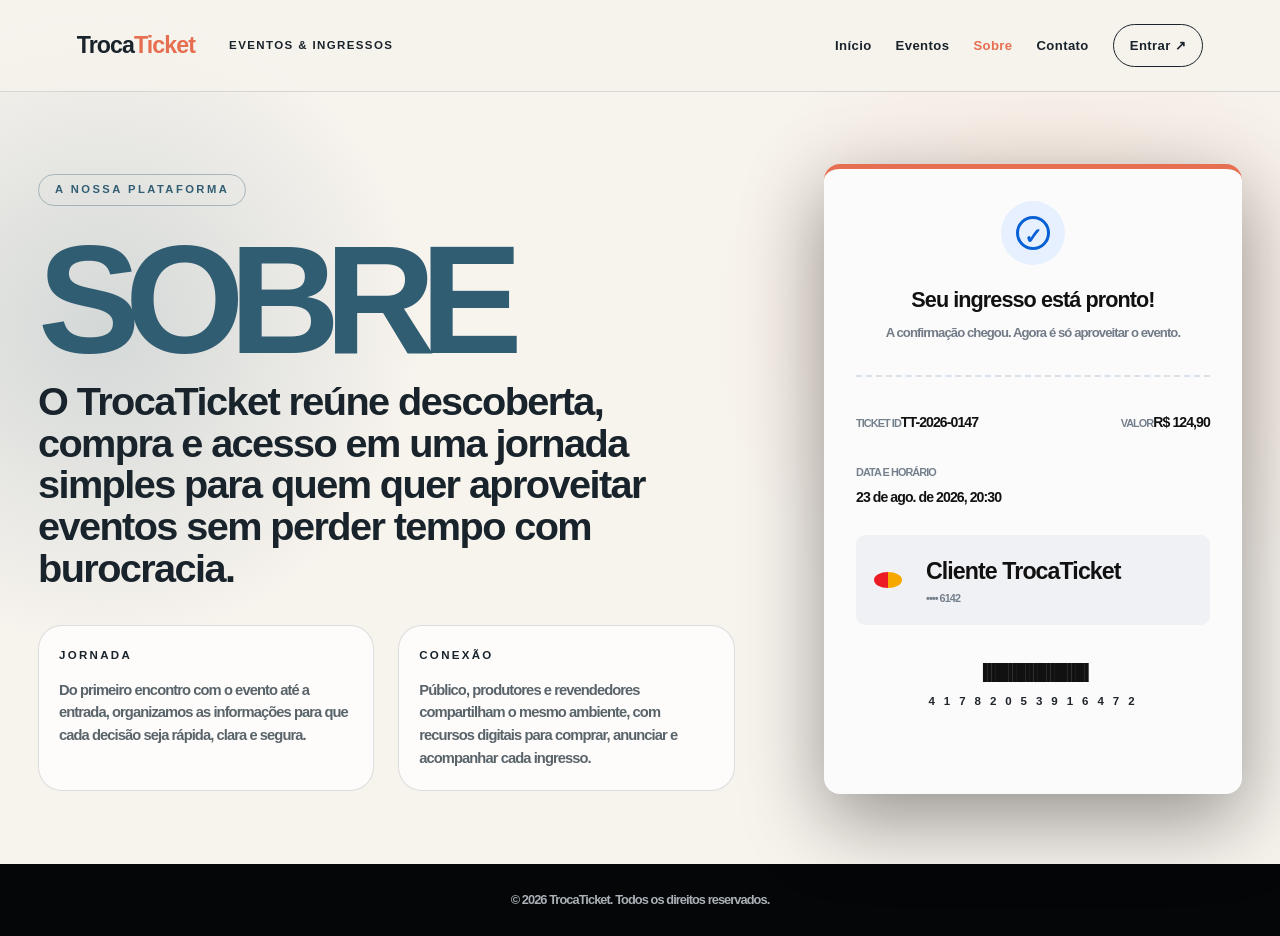
==== commit ad221ec0: "Atualização dos Contatos part2" ====
--- a/sobre.html
+++ b/sobre.html
@@ -66,4 +66,4 @@
 			<p>&copy; 2026 TrocaTicket. Todos os direitos reservados.</p>
 		</footer>
 	</body>
-</html>
+</html>
--- a/CSS/style.css
+++ b/CSS/style.css
@@ -969,7 +969,7 @@
     border-bottom: 1px solid rgba(25, 35, 43, 0.14);
 }
 
-.pagina-sobre .titulo_pagina {
+.pagina-sobre, .titulo_pagina {
     color: var(--sobre-azul-escuro);
     font-size: 1.45rem;
     font-weight: 800;
